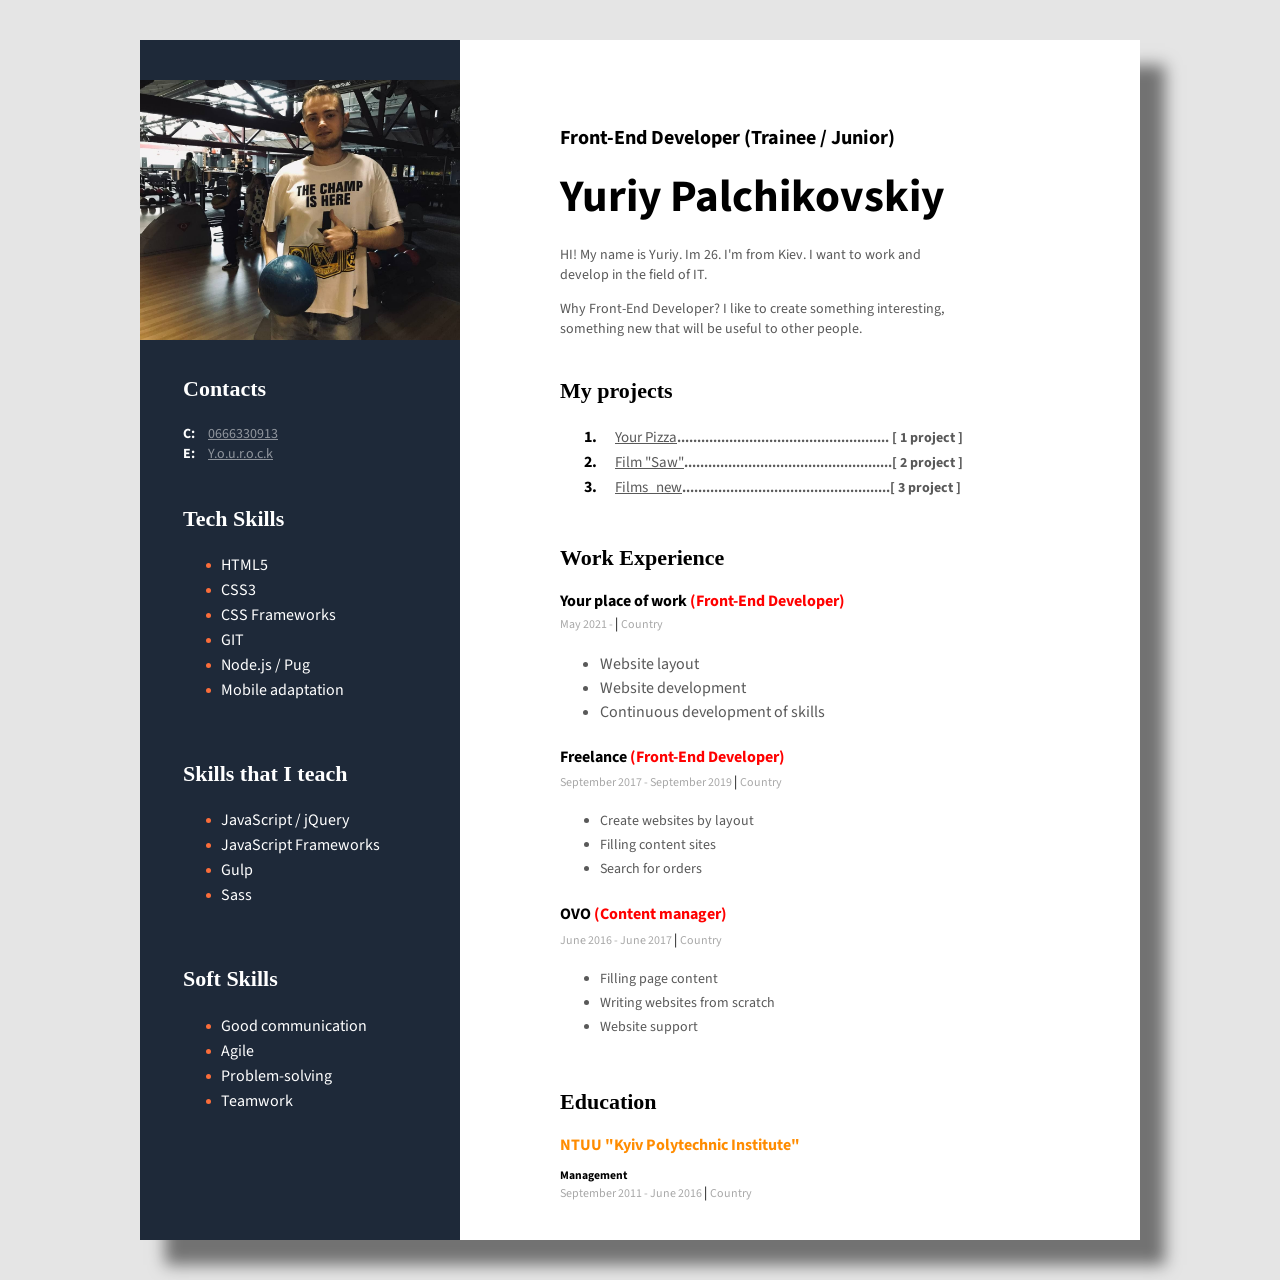
==== index.html @ d8e285d1 "my" ====
<!DOCTYPE html>
<html lang="en">
  <head>
    <meta charset="UTF-8">
    <meta http-equiv="X-UA-Compatible" content="IE=edge">
    <meta name="viewport" content="width=device-width, initial-scale=1.0">
    <title>My resume</title>
    <link rel="stylesheet" href="css/normalize (1).css">
    <link rel="stylesheet" href="css/style.css">
    <link href="https://fonts.googleapis.com/css2?family=Source+Sans+Pro:ital,wght@0,400;1,700&amp;display=swap" rel="stylesheet">
  </head>
  <body> 
    <div class="container"> 
      <aside class="aside">    <img class="foto" src="img/Avatar.jpg">
        <div class="skills1"> 
          <h3 class="info1">Contacts</h3>
          <div> <span class="c-e">C: </span><a class="tel" href="tel:+380666330913">0666330913</a></div>
          <div> <span class="c-e">E: </span><a class="tel" href="mailto:Y.o.u.r.o.c.k.Pal@gmail.com">Y.o.u.r.o.c.k</a></div>
        </div>
        <div class="skills"> 
          <h3 class="info">Tech Skills</h3>
          <ul class="skill">
            <li> <span class="skills">HTML5</span></li>
            <li> <span class="skills">CSS3</span></li>
            <li> <span class="skills">CSS Frameworks</span></li>
            <li> <span class="skills">GIT</span></li>
            <li> <span class="skills">Node.js / Pug</span></li>
            <li>    <span class="skills">Mobile adaptation</span></li>
          </ul>
        </div>
        <div class="skills"> 
          <h3 class="info">Skills that I teach</h3>
          <ul class="skill">
            <li> <span class="skills">JavaScript / jQuery</span></li>
            <li> <span class="skills">JavaScript Frameworks</span></li>
            <li> <span class="skills">Gulp</span></li>
            <li> <span class="skills">Sass</span></li>
          </ul>
        </div>
        <div class="skills"> 
          <h3 class="info">Soft Skills</h3>
          <ul class="skill">
            <li> <span class="skills">Good communication</span></li>
            <li> <span class="skills">Agile</span></li>
            <li> <span class="skills">Problem-solving</span></li>
            <li> <span class="skills">Teamwork</span></li>
          </ul>
        </div>
      </aside>
      <div class="content">
        <div class="xx">    
          <div class="about-me"> 
            <h2 class="profession">Front-End Developer (Trainee / Junior)</h2>
            <div class="name-foto"> 
              <h1 class="name">Yuriy Palchikovskiy</h1><img class="foto1" src="img/Yourock.jpg">
            </div>
            <p class="info">HI! My name is Yuriy. Im 26. I'm from Kiev. I want to work and develop in the field of IT.</p>
            <p class="info">Why Front-End Developer? I like to create something interesting, something new that will be useful to other people.</p>
          </div>
          <div class="projects">
            <h3 class="project">My projects</h3>
            <ol>
              <li class="strong">  <span class="projects-text"><a class="project1" href="https://yourock5.github.io/Your_pizza/">Your Pizza</a><span class="toch">.....................................................            </span><span class="none">[ 1 project ]</span></span></li>
              <li class="strong"> <span class="projects-text"><a class="project" href="https://yourock5.github.io/Saw/">Film "Saw"</a><span class="toch">....................................................</span><span class="none">[ 2 project ]</span></span></li>
              <li class="strong"> <span class="projects-text"><a class="project" href="https://yourock5.github.io/Films_new/">Films_new</a><span class="toch">....................................................</span><span class="none">[ 3 project ]</span></span></li>
            </ol>
          </div>
          <div class="work">  
            <h3 class="project">Work Experience    </h3>
            <div>
              <h4>Your place of work <span class="colortext">(Front-End Developer)</span></h4>
              <p class="mal">May 2021 -  <span class="strong"> | </span> Country</p>
              <ul class="work1">
                <li>Website layout</li>
                <li>Website development</li>
                <li>Continuous development of skills</li>
              </ul>
            </div>
            <div class="tesla"> 
              <h4>Freelance <span class="colortext">(Front-End Developer)</span></h4>
              <p class="mal">September 2017 - September 2019   <span class="strong"> | </span>   Country</p>
              <ul class="work1">
                <li>Create websites by layout</li>
                <li>Filling content sites</li>
                <li>Search for orders</li>
              </ul>
            </div>
            <div class="ovo">
              <h4>OVO <span class="colortext">(Content manager)</span></h4>
              <p class="mal">June 2016 - June 2017   <span class="strong"> | </span>   Country</p>
              <ul class="work1">
                <li>Filling page content</li>
                <li>Writing websites from scratch</li>
                <li>Website support</li>
              </ul>
            </div>
            <div class="education">
              <h3 class="project">Education</h3>
              <h4 class="univer">NTUU "Kyiv Polytechnic Institute"</h4>
              <h5>Management</h5>
              <p class="mal">September 2011 - June 2016   <span class="strong"> | </span>   Country</p>
            </div>
          </div>
        </div>
      </div>
    </div>
  </body>
</html>
---- css/normalize (1).css ----
/*! normalize.css v8.0.1 | MIT License | github.com/necolas/normalize.css */

/* Document
   ========================================================================== */

/**
 * 1. Correct the line height in all browsers.
 * 2. Prevent adjustments of font size after orientation changes in iOS.
 */

html {
  line-height: 1.15; /* 1 */
  -webkit-text-size-adjust: 100%; /* 2 */
}

/* Sections
   ========================================================================== */

/**
 * Remove the margin in all browsers.
 */

body {
  margin: 0;
}

/**
 * Render the `main` element consistently in IE.
 */

main {
  display: block;
}

/**
 * Correct the font size and margin on `h1` elements within `section` and
 * `article` contexts in Chrome, Firefox, and Safari.
 */

h1 {
  font-size: 2em;
  margin: 0.67em 0;
}

/* Grouping content
   ========================================================================== */

/**
 * 1. Add the correct box sizing in Firefox.
 * 2. Show the overflow in Edge and IE.
 */

hr {
  box-sizing: content-box; /* 1 */
  height: 0; /* 1 */
  overflow: visible; /* 2 */
}

/**
 * 1. Correct the inheritance and scaling of font size in all browsers.
 * 2. Correct the odd `em` font sizing in all browsers.
 */

pre {
  font-family: monospace, monospace; /* 1 */
  font-size: 1em; /* 2 */
}

/* Text-level semantics
   ========================================================================== */

/**
 * Remove the gray background on active links in IE 10.
 */

a {
  background-color: transparent;
}

/**
 * 1. Remove the bottom border in Chrome 57-
 * 2. Add the correct text decoration in Chrome, Edge, IE, Opera, and Safari.
 */

abbr[title] {
  border-bottom: none; /* 1 */
  text-decoration: underline; /* 2 */
  text-decoration: underline dotted; /* 2 */
}

/**
 * Add the correct font weight in Chrome, Edge, and Safari.
 */

b,
strong {
  font-weight: bolder;
}

/**
 * 1. Correct the inheritance and scaling of font size in all browsers.
 * 2. Correct the odd `em` font sizing in all browsers.
 */

code,
kbd,
samp {
  font-family: monospace, monospace; /* 1 */
  font-size: 1em; /* 2 */
}

/**
 * Add the correct font size in all browsers.
 */

small {
  font-size: 80%;
}

/**
 * Prevent `sub` and `sup` elements from affecting the line height in
 * all browsers.
 */

sub,
sup {
  font-size: 75%;
  line-height: 0;
  position: relative;
  vertical-align: baseline;
}

sub {
  bottom: -0.25em;
}

sup {
  top: -0.5em;
}

/* Embedded content
   ========================================================================== */

/**
 * Remove the border on images inside links in IE 10.
 */

img {
  border-style: none;
}

/* Forms
   ========================================================================== */

/**
 * 1. Change the font styles in all browsers.
 * 2. Remove the margin in Firefox and Safari.
 */

button,
input,
optgroup,
select,
textarea {
  font-family: inherit; /* 1 */
  font-size: 100%; /* 1 */
  line-height: 1.15; /* 1 */
  margin: 0; /* 2 */
}

/**
 * Show the overflow in IE.
 * 1. Show the overflow in Edge.
 */

button,
input { /* 1 */
  overflow: visible;
}

/**
 * Remove the inheritance of text transform in Edge, Firefox, and IE.
 * 1. Remove the inheritance of text transform in Firefox.
 */

button,
select { /* 1 */
  text-transform: none;
}

/**
 * Correct the inability to style clickable types in iOS and Safari.
 */

button,
[type="button"],
[type="reset"],
[type="submit"] {
  -webkit-appearance: button;
}

/**
 * Remove the inner border and padding in Firefox.
 */

button::-moz-focus-inner,
[type="button"]::-moz-focus-inner,
[type="reset"]::-moz-focus-inner,
[type="submit"]::-moz-focus-inner {
  border-style: none;
  padding: 0;
}

/**
 * Restore the focus styles unset by the previous rule.
 */

button:-moz-focusring,
[type="button"]:-moz-focusring,
[type="reset"]:-moz-focusring,
[type="submit"]:-moz-focusring {
  outline: 1px dotted ButtonText;
}

/**
 * Correct the padding in Firefox.
 */

fieldset {
  padding: 0.35em 0.75em 0.625em;
}

/**
 * 1. Correct the text wrapping in Edge and IE.
 * 2. Correct the color inheritance from `fieldset` elements in IE.
 * 3. Remove the padding so developers are not caught out when they zero out
 *    `fieldset` elements in all browsers.
 */

legend {
  box-sizing: border-box; /* 1 */
  color: inherit; /* 2 */
  display: table; /* 1 */
  max-width: 100%; /* 1 */
  padding: 0; /* 3 */
  white-space: normal; /* 1 */
}

/**
 * Add the correct vertical alignment in Chrome, Firefox, and Opera.
 */

progress {
  vertical-align: baseline;
}

/**
 * Remove the default vertical scrollbar in IE 10+.
 */

textarea {
  overflow: auto;
}

/**
 * 1. Add the correct box sizing in IE 10.
 * 2. Remove the padding in IE 10.
 */

[type="checkbox"],
[type="radio"] {
  box-sizing: border-box; /* 1 */
  padding: 0; /* 2 */
}

/**
 * Correct the cursor style of increment and decrement buttons in Chrome.
 */

[type="number"]::-webkit-inner-spin-button,
[type="number"]::-webkit-outer-spin-button {
  height: auto;
}

/**
 * 1. Correct the odd appearance in Chrome and Safari.
 * 2. Correct the outline style in Safari.
 */

[type="search"] {
  -webkit-appearance: textfield; /* 1 */
  outline-offset: -2px; /* 2 */
}

/**
 * Remove the inner padding in Chrome and Safari on macOS.
 */

[type="search"]::-webkit-search-decoration {
  -webkit-appearance: none;
}

/**
 * 1. Correct the inability to style clickable types in iOS and Safari.
 * 2. Change font properties to `inherit` in Safari.
 */

::-webkit-file-upload-button {
  -webkit-appearance: button; /* 1 */
  font: inherit; /* 2 */
}

/* Interactive
   ========================================================================== */

/*
 * Add the correct display in Edge, IE 10+, and Firefox.
 */

details {
  display: block;
}

/*
 * Add the correct display in all browsers.
 */

summary {
  display: list-item;
}

/* Misc
   ========================================================================== */

/**
 * Add the correct display in IE 10+.
 */

template {
  display: none;
}

/**
 * Add the correct display in IE 10.
 */

[hidden] {
  display: none;
}
---- css/style.css ----
body {
  font-family: 'Source Sans Pro', sans-serif;
  background: #E5E5E5;
}

.container {
  display: flex;
  flex-direction: row;
  width: 1000px;
  height: 1200px;
  background-color: #fff;
  margin: 40px auto;
  box-shadow: 25px 25px 15px rgba(0, 0, 0, 0.5);
}

.aside {
  background: #1E2939;
  width: 320px;
}

.foto {
  width: 320px;
  height: 260px;
  margin-top: 40px;
  object-fit: cover;
}

.skills,
.skills1 {
  color: white;
  padding: 10px;
  margin-left: 33px;
}

h3.info,
h3.info1 {
  font-size: 22px;
  font-family: Montserrat;
}

.c-e {
  font-weight: bold;
  font-size: 14px;
  line-height: 20px;
  margin-right: 10px;
}

a.tel {
  color: white;
  opacity: 0.5;
  font-size: 14px;
}

ul.skill {
  line-height: 25px;
  color: #FB6D3A;
}

span.skills {
  margin-left: -12px;
  color: #FFFFFF;
}


.content {padding: 70px 100px;}

.about-me {
  width: 400px;
  height: 230px;
}

h2.profession {
  font-size: 20px;
}

h1.name {
  font-size: 45px;
  line-height: 35px;
  font-weight: bold;
}

p.info {
  font-size: 14px;
  line-height: 20px;
  color: #595959;
}

.projects {
  font-size: 14px;
  line-height: 24px;
  color: #595959;
  margin-bottom: 45px;
}

h3.project {
  font-family: Montserrat;
  font-size: 22px;
  color: black;
}

li.strong {
  font-weight: bold;
  font-size: 16px;
  color: #000000;
}

.projects-text {
  font-size: 14px;
  line-height: 24px;
  color: #595959;
  margin-left: 15px;
}

a.project,
.project1 {
  font-weight: normal;
  font-size: 15px;
  line-height: 24px;
  color: #595959;
}

span.strong {
  font-size: 14px;
  line-height: 24px;
  color: #000000;
}

h4 {
  font-size: 16px;
  color: black;
}

span.colortext {
  color: #FF0000;
}

p.mal {
  font-size: 12px;
  color: #A8A8A8;
  margin-top: -20px;
}

ul.work1 {
  line-height: 24px;
  color: #595959;
}

.tesla {
  font-size: 14px;
  line-height: 24px;
  color: #595959;
}

.ovo {
  font-size: 14px;
  line-height: 24px;
  color: #595959;
}

.education {
  font-size: 14px;
  margin-top: 50px;
}

h4.univer {
  font-size: 16px;
  color: #FF8C00;
  margin-bottom: -5px;
}

.foto1 {display: none;}



@media (max-width: 1100px) {
  .container {width: 80%;}

  .content {margin: 40px auto;
     padding: 10px;}

  .aside {width: 260px;}

  .foto {width: 260px;
    height: 200px;}

  .toch {display: none;}

  .strong1 {margin-left:16px;}

  a.project {margin-right: 45px;}
  a.project1 {margin-right: 50px;}
}


@media (max-width: 820px) {
  .container {
   flex-direction:column-reverse;
    width: 70%;
    height: 100%;
    box-shadow: 1px 1px 30px 4px rgba(0, 0, 0, 1);
  }

  .content {width: 90%;
    margin: auto;
    padding: 30px 0 0 20px;}

   .name-foto {
    display: flex;
    justify-content: space-around;
    flex-wrap: wrap;
    }

  span.skills, a.tel, .skills, .skills1 {
    color: black;}

  .foto1 {
    display: initial;
    object-fit: cover;
    width: 100px;
    height: 100px;
    border-radius: 50%;
  }

  h2.profession {
    font-size: 18px;
  }

  h1.name {font-size: 28px;
    width: 64%;}

  .about-me {width: 90%;
    height: auto;}

  .foto {display: none;}

div.work {width: 90%;}

 .aside {
   width: 60%;
   display:flex;
   flex-direction:column;
   margin: 40px auto;
   border-radius: 1%;
   background-color: #fff;
   box-shadow: 1px 1px 20px 1px rgba(0, 0, 0, 0.5);
 }

  .c-e, h3.info1 {margin-left: 1px;}
  .skills1 {order: 1;}

  .skills, .skills1 {margin :auto;
   width: 90%;}
 

  h3.info, h3.info1 {font-size: 18px;}
}

@media (max-width: 620px) {
 .skills, .skills1 {font-size: 12px;}
}


@media (max-width: 571px) {
 h1.name {width: auto; 
text-align: center;}

   .foto1 { width: 130px;
    height: 130px;
    margin: 0 auto;}
}


@media (max-width: 459px) {
.projects {margin-top: 45px;}
.projects-text {margin-left: 1px;}

.none {display: none;}
}

@media (max-width: 400px) {
  .skills, .skills1 {font-size: 11px;}
  ul.skill {margin-left: -30px;}
}
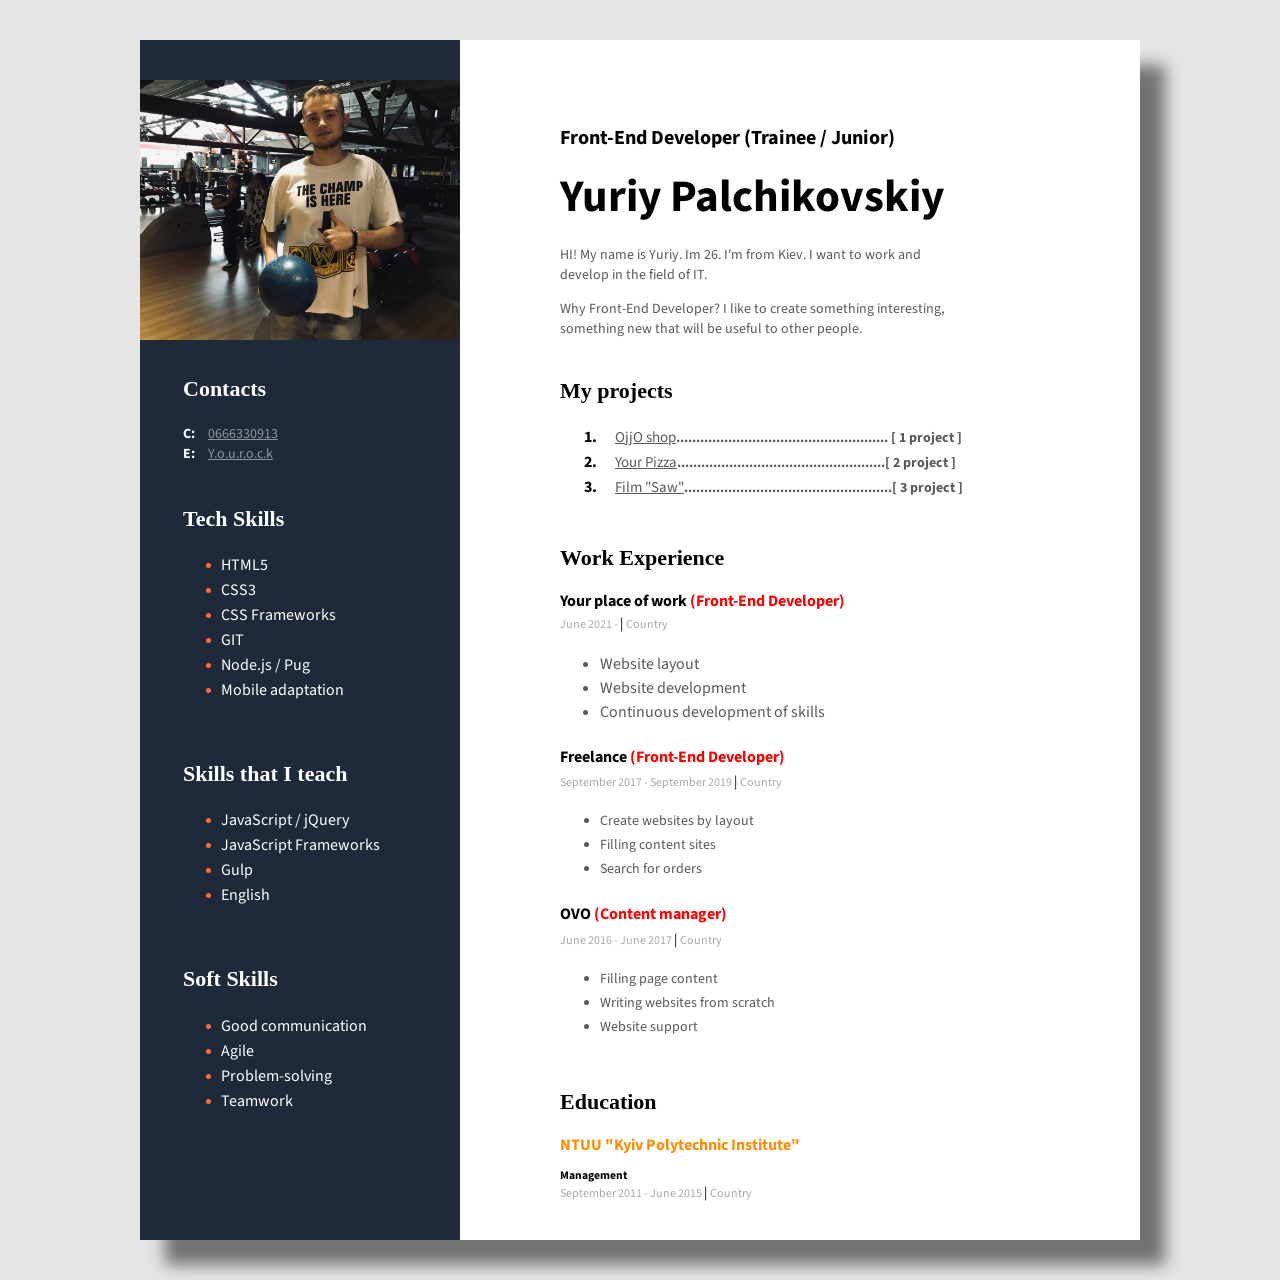
==== commit 2bddd141: "new" ====
--- a/index.html
+++ b/index.html
@@ -34,7 +34,7 @@
             <li> <span class="skills">JavaScript / jQuery</span></li>
             <li> <span class="skills">JavaScript Frameworks</span></li>
             <li> <span class="skills">Gulp</span></li>
-            <li> <span class="skills">Sass</span></li>
+            <li> <span class="skills">English</span></li>
           </ul>
         </div>
         <div class="skills"> 
@@ -60,16 +60,16 @@
           <div class="projects">
             <h3 class="project">My projects</h3>
             <ol>
-              <li class="strong">  <span class="projects-text"><a class="project1" href="https://yourock5.github.io/Your_pizza/">Your Pizza</a><span class="toch">.....................................................            </span><span class="none">[ 1 project ]</span></span></li>
-              <li class="strong"> <span class="projects-text"><a class="project" href="https://yourock5.github.io/Saw/">Film "Saw"</a><span class="toch">....................................................</span><span class="none">[ 2 project ]</span></span></li>
-              <li class="strong"> <span class="projects-text"><a class="project" href="https://yourock5.github.io/Films_new/">Films_new</a><span class="toch">....................................................</span><span class="none">[ 3 project ]</span></span></li>
+              <li class="strong">  <span class="projects-text"><a class="project1" href="https://yourock5.github.io/OjjO/">OjjO shop</a><span class="toch">.....................................................            </span><span class="none">[ 1 project ]</span></span></li>
+              <li class="strong"> <span class="projects-text"><a class="project" href="https://yourock5.github.io/Your_pizza/">Your Pizza</a><span class="toch">....................................................</span><span class="none">[ 2 project ]</span></span></li>
+              <li class="strong"> <span class="projects-text"><a class="project" href="https://yourock5.github.io/Saw/">Film "Saw"</a><span class="toch">....................................................</span><span class="none">[ 3 project ]</span></span></li>
             </ol>
           </div>
           <div class="work">  
             <h3 class="project">Work Experience    </h3>
             <div>
               <h4>Your place of work <span class="colortext">(Front-End Developer)</span></h4>
-              <p class="mal">May 2021 -  <span class="strong"> | </span> Country</p>
+              <p class="mal">June 2021 -  <span class="strong"> | </span> Country</p>
               <ul class="work1">
                 <li>Website layout</li>
                 <li>Website development</li>
@@ -98,7 +98,7 @@
               <h3 class="project">Education</h3>
               <h4 class="univer">NTUU "Kyiv Polytechnic Institute"</h4>
               <h5>Management</h5>
-              <p class="mal">September 2011 - June 2016   <span class="strong"> | </span>   Country</p>
+              <p class="mal">September 2011 - June 2015   <span class="strong"> | </span>   Country</p>
             </div>
           </div>
         </div>
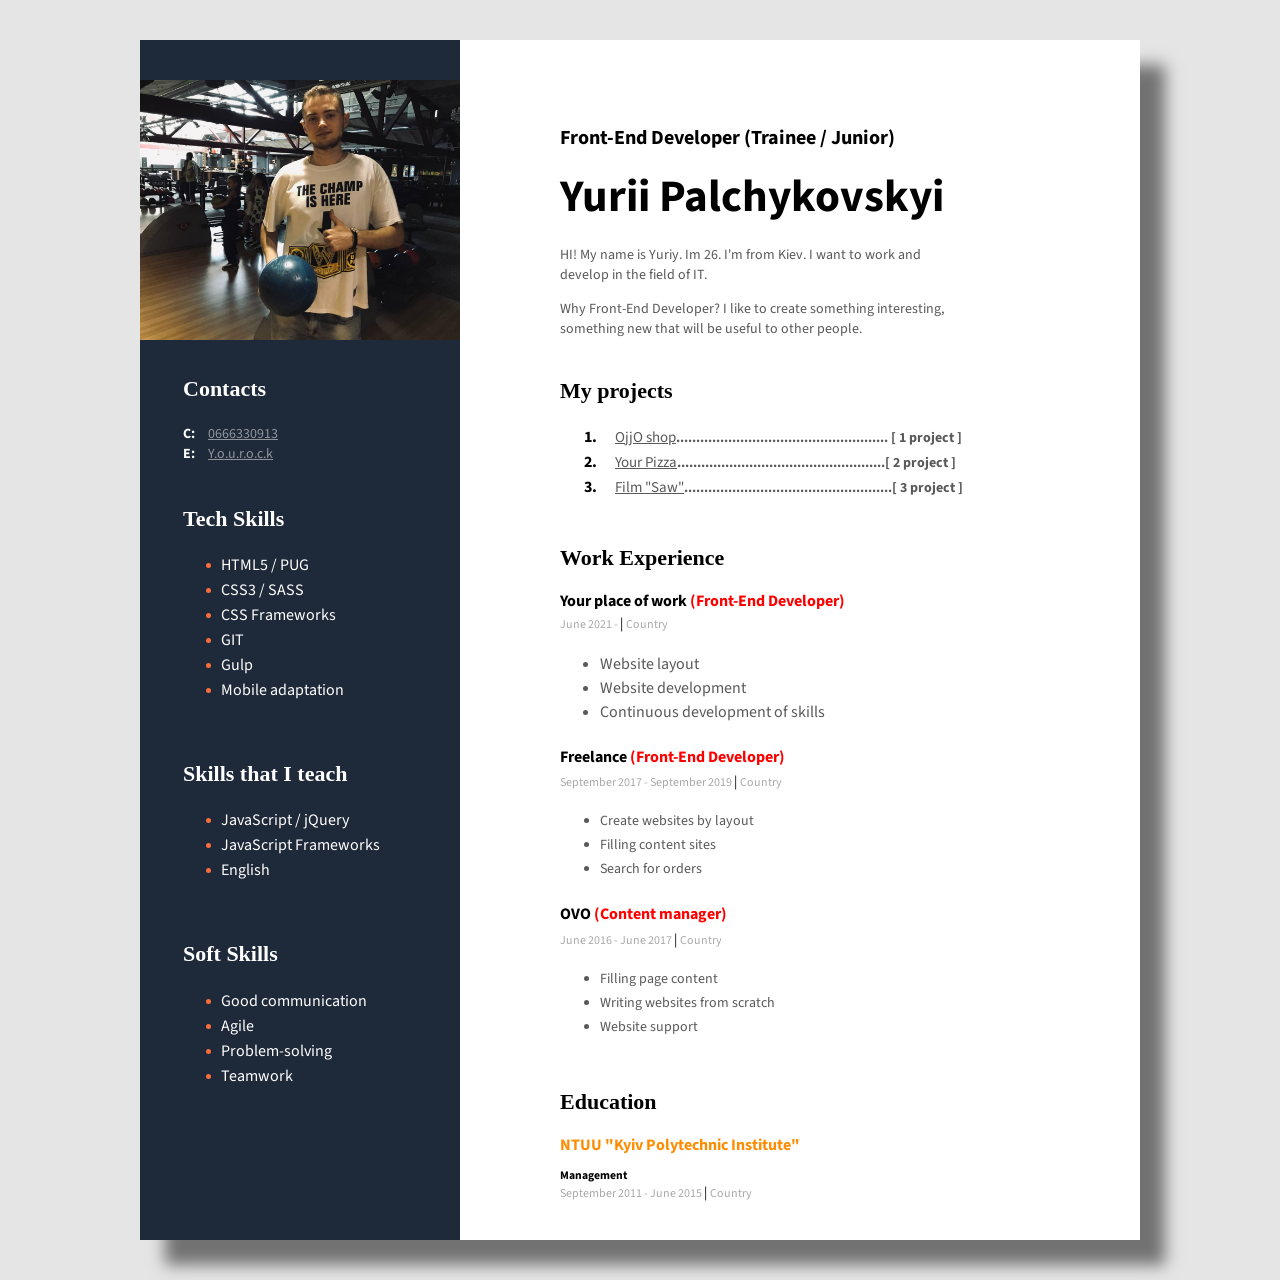
==== commit 1ecefd15: "n" ====
--- a/index.html
+++ b/index.html
@@ -20,11 +20,11 @@
         <div class="skills"> 
           <h3 class="info">Tech Skills</h3>
           <ul class="skill">
-            <li> <span class="skills">HTML5</span></li>
-            <li> <span class="skills">CSS3</span></li>
+            <li> <span class="skills">HTML5 / PUG</span></li>
+            <li> <span class="skills">CSS3 / SASS</span></li>
             <li> <span class="skills">CSS Frameworks</span></li>
             <li> <span class="skills">GIT</span></li>
-            <li> <span class="skills">Node.js / Pug</span></li>
+            <li> <span class="skills">Gulp</span></li>
             <li>    <span class="skills">Mobile adaptation</span></li>
           </ul>
         </div>
@@ -33,7 +33,6 @@
           <ul class="skill">
             <li> <span class="skills">JavaScript / jQuery</span></li>
             <li> <span class="skills">JavaScript Frameworks</span></li>
-            <li> <span class="skills">Gulp</span></li>
             <li> <span class="skills">English</span></li>
           </ul>
         </div>
@@ -52,7 +51,7 @@
           <div class="about-me"> 
             <h2 class="profession">Front-End Developer (Trainee / Junior)</h2>
             <div class="name-foto"> 
-              <h1 class="name">Yuriy Palchikovskiy</h1><img class="foto1" src="img/Yourock.jpg">
+              <h1 class="name">Yurii Palchykovskyi</h1><img class="foto1" src="img/Yourock.jpg">
             </div>
             <p class="info">HI! My name is Yuriy. Im 26. I'm from Kiev. I want to work and develop in the field of IT.</p>
             <p class="info">Why Front-End Developer? I like to create something interesting, something new that will be useful to other people.</p>
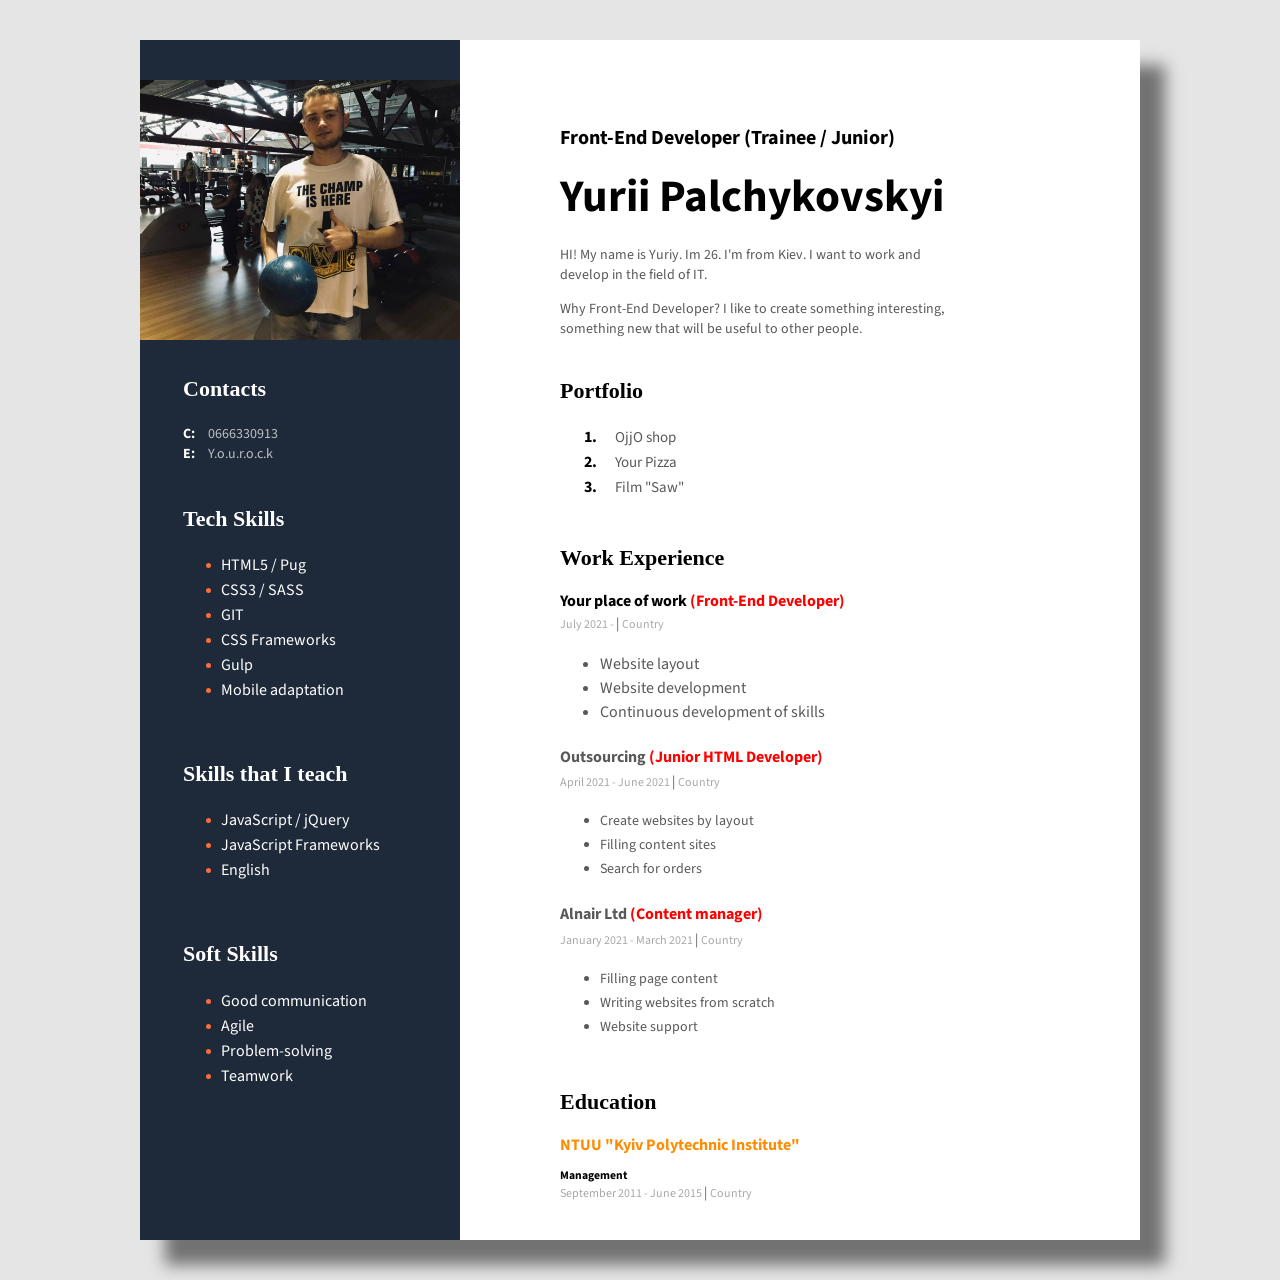
==== commit c5ca56bb: "new" ====
--- a/index.html
+++ b/index.html
@@ -6,12 +6,12 @@
     <meta name="viewport" content="width=device-width, initial-scale=1.0">
     <title>My resume</title>
     <link rel="stylesheet" href="css/normalize (1).css">
-    <link rel="stylesheet" href="css/style.css">
+    <link rel="stylesheet" href="style.css">
     <link href="https://fonts.googleapis.com/css2?family=Source+Sans+Pro:ital,wght@0,400;1,700&amp;display=swap" rel="stylesheet">
   </head>
   <body> 
     <div class="container"> 
-      <aside class="aside">    <img class="foto" src="img/Avatar.jpg">
+      <aside>    <img class="foto" src="img/Avatar.jpg">
         <div class="skills1"> 
           <h3 class="info1">Contacts</h3>
           <div> <span class="c-e">C: </span><a class="tel" href="tel:+380666330913">0666330913</a></div>
@@ -20,10 +20,10 @@
         <div class="skills"> 
           <h3 class="info">Tech Skills</h3>
           <ul class="skill">
-            <li> <span class="skills">HTML5 / PUG</span></li>
+            <li> <span class="skills">HTML5 / Pug</span></li>
             <li> <span class="skills">CSS3 / SASS</span></li>
+            <li> <span class="skills">GIT</span></li>
             <li> <span class="skills">CSS Frameworks</span></li>
-            <li> <span class="skills">GIT</span></li>
             <li> <span class="skills">Gulp</span></li>
             <li>    <span class="skills">Mobile adaptation</span></li>
           </ul>
@@ -57,18 +57,18 @@
             <p class="info">Why Front-End Developer? I like to create something interesting, something new that will be useful to other people.</p>
           </div>
           <div class="projects">
-            <h3 class="project">My projects</h3>
+            <h3 class="project">Portfolio</h3>
             <ol>
-              <li class="strong">  <span class="projects-text"><a class="project1" href="https://yourock5.github.io/OjjO/">OjjO shop</a><span class="toch">.....................................................            </span><span class="none">[ 1 project ]</span></span></li>
-              <li class="strong"> <span class="projects-text"><a class="project" href="https://yourock5.github.io/Your_pizza/">Your Pizza</a><span class="toch">....................................................</span><span class="none">[ 2 project ]</span></span></li>
-              <li class="strong"> <span class="projects-text"><a class="project" href="https://yourock5.github.io/Saw/">Film "Saw"</a><span class="toch">....................................................</span><span class="none">[ 3 project ]</span></span></li>
+              <li class="strong">  <span class="projects-text"><a class="project1" href="https://yourock5.github.io/OjjO/">OjjO shop</a></span></li>
+              <li class="strong"> <span class="projects-text"><a class="project" href="https://yourock5.github.io/Your_pizza/">Your Pizza</a></span></li>
+              <li class="strong"> <span class="projects-text"><a class="project" href="https://yourock5.github.io/Saw/">Film "Saw"</a></span></li>
             </ol>
           </div>
           <div class="work">  
             <h3 class="project">Work Experience    </h3>
             <div>
               <h4>Your place of work <span class="colortext">(Front-End Developer)</span></h4>
-              <p class="mal">June 2021 -  <span class="strong"> | </span> Country</p>
+              <p class="mal">July 2021 -  <span class="strong"> | </span> Country</p>
               <ul class="work1">
                 <li>Website layout</li>
                 <li>Website development</li>
@@ -76,8 +76,8 @@
               </ul>
             </div>
             <div class="tesla"> 
-              <h4>Freelance <span class="colortext">(Front-End Developer)</span></h4>
-              <p class="mal">September 2017 - September 2019   <span class="strong"> | </span>   Country</p>
+              <h4>Outsourcing <span class="colortext">(Junior HTML Developer)</span></h4>
+              <p class="mal">April 2021 - June 2021   <span class="strong"> | </span>   Country</p>
               <ul class="work1">
                 <li>Create websites by layout</li>
                 <li>Filling content sites</li>
@@ -85,8 +85,8 @@
               </ul>
             </div>
             <div class="ovo">
-              <h4>OVO <span class="colortext">(Content manager)</span></h4>
-              <p class="mal">June 2016 - June 2017   <span class="strong"> | </span>   Country</p>
+              <h4>Alnair Ltd <span class="colortext">(Content manager)</span></h4>
+              <p class="mal">January 2021 - March 2021   <span class="strong"> | </span>   Country</p>
               <ul class="work1">
                 <li>Filling page content</li>
                 <li>Writing websites from scratch</li>
--- a/style.css
+++ b/style.css
@@ -0,0 +1,310 @@
+body {
+  font-family: "Source Sans Pro", sans-serif;
+  background-color: #E5E5E5;
+}
+
+a {
+  text-decoration: none;
+}
+
+.container {
+  background-color: #fff;
+  width: 1000px;
+  height: 1200px;
+  margin: 40px auto;
+  display: flex;
+  flex-direction: row;
+  box-shadow: 25px 25px 15px rgba(0, 0, 0, 0.5);
+}
+
+aside {
+  background-color: #1E2939;
+  width: 320px;
+}
+
+.foto {
+  width: 320px;
+  height: 260px;
+  margin-top: 40px;
+  object-fit: cover;
+}
+
+.skills, .skills1 {
+  margin-left: 33px;
+  color: white;
+  padding: 10px;
+}
+
+h3.info, h3.info1, h3.project {
+  font-size: 22px;
+  font-family: Montserrat;
+}
+
+h3.project {
+  color: #000;
+}
+
+.c-e {
+  font-weight: bold;
+  font-size: 14px;
+  line-height: 20px;
+  margin-right: 10px;
+}
+
+a.tel {
+  color: white;
+  opacity: 0.7;
+  font-size: 14px;
+  transition-duration: 0.8s;
+}
+a.tel:hover {
+  color: #FF0000;
+}
+
+ul.skill {
+  line-height: 25px;
+  color: #FB6D3A;
+}
+
+span.skills {
+  margin-left: -12px;
+  color: #FFFFFF;
+}
+
+.content {
+  padding: 70px 100px;
+}
+
+.about-me {
+  width: 400px;
+  height: 230px;
+}
+
+h2.profession {
+  font-size: 20px;
+}
+
+h1.name {
+  font-size: 45px;
+  line-height: 35px;
+  font-weight: bold;
+}
+
+p.info {
+  font-size: 14px;
+  line-height: 20px;
+  color: #595959;
+}
+
+.projects {
+  font-size: 14px;
+  line-height: 24px;
+  color: #595959;
+  margin-bottom: 45px;
+}
+
+li.strong {
+  font-weight: bold;
+  font-size: 16px;
+  color: #000;
+}
+
+.projects-text {
+  font-size: 14px;
+  line-height: 24px;
+  color: #595959;
+  margin-left: 15px;
+}
+
+a.project, .project1 {
+  font-weight: normal;
+  font-size: 15px;
+  line-height: 24px;
+  color: #595959;
+  transition-duration: 0.8s;
+}
+a.project:hover, .project1:hover {
+  color: #FF8C00;
+}
+
+span.strong {
+  color: #000000;
+}
+
+h4 {
+  font-size: 16px;
+}
+
+span.colortext {
+  color: #FF0000;
+}
+
+p.mal {
+  font-size: 12px;
+  color: #A8A8A8;
+  margin-top: -20px;
+}
+
+ul.work1 {
+  line-height: 24px;
+  color: #595959;
+}
+
+.tesla, .ovo, span.strong {
+  font-size: 14px;
+  line-height: 24px;
+  color: #595959;
+}
+
+.education {
+  font-size: 14px;
+  margin-top: 50px;
+}
+
+h4.univer {
+  font-size: 16px;
+  color: #FF8C00;
+  margin-bottom: -5px;
+}
+
+.foto1 {
+  display: none;
+}
+
+@media (max-width: 1100px) {
+  .container {
+    width: 80%;
+  }
+
+  .content {
+    margin: 40px auto;
+    padding: 10px;
+  }
+
+  aside {
+    width: 260px;
+  }
+
+  .foto {
+    width: 260px;
+    height: 200px;
+  }
+}
+@media (max-width: 820px) {
+  .container {
+    flex-direction: column-reverse;
+    width: 70%;
+    height: 100%;
+    box-shadow: 1px 1px 30px 4px black;
+  }
+
+  .content {
+    width: 90%;
+    margin: auto;
+    padding: 30px 0 0 20px;
+  }
+
+  .name-foto {
+    display: flex;
+    justify-content: space-around;
+    flex-wrap: wrap;
+  }
+
+  span.skills, a.tel, .skills, .skills1 {
+    color: black;
+  }
+
+  .foto1 {
+    display: initial;
+    object-fit: cover;
+    width: 100px;
+    height: 100px;
+    border-radius: 50%;
+  }
+
+  h2.profession {
+    font-size: 18px;
+  }
+
+  h1.name {
+    font-size: 28px;
+    width: 64%;
+  }
+
+  .about-me {
+    width: 90%;
+    height: auto;
+  }
+
+  .foto {
+    display: none;
+  }
+
+  div.work {
+    width: 90%;
+  }
+
+  aside {
+    width: 60%;
+    display: flex;
+    flex-direction: column;
+    margin: 40px auto;
+    border-radius: 1%;
+    background-color: #fff;
+    box-shadow: 1px 1px 20px 1px rgba(0, 0, 0, 0.5);
+  }
+
+  .c-e {
+    margin-left: 20px;
+  }
+
+  .skills1 {
+    order: 1;
+  }
+
+  .skills, .skills1 {
+    margin: auto;
+    width: 90%;
+  }
+
+  h3.info, h3.info1 {
+    font-size: 18px;
+  }
+}
+@media (max-width: 620px) {
+  skills, .skills1 {
+    font-size: 12px;
+  }
+}
+@media (max-width: 571px) {
+  h1.name {
+    width: auto;
+    text-align: center;
+  }
+
+  .foto1 {
+    width: 130px;
+    height: 130px;
+    margin: 0 auto;
+  }
+}
+@media (max-width: 459px) {
+  .projects {
+    margin-top: 45px;
+  }
+
+  .projects-text {
+    margin-left: 1px;
+  }
+}
+@media (max-width: 400px) {
+  .skills, .skills1 {
+    font-size: 11px;
+  }
+
+  ul.skill {
+    margin-left: -30px;
+  }
+}
+
+/*# sourceMappingURL=style.css.map */
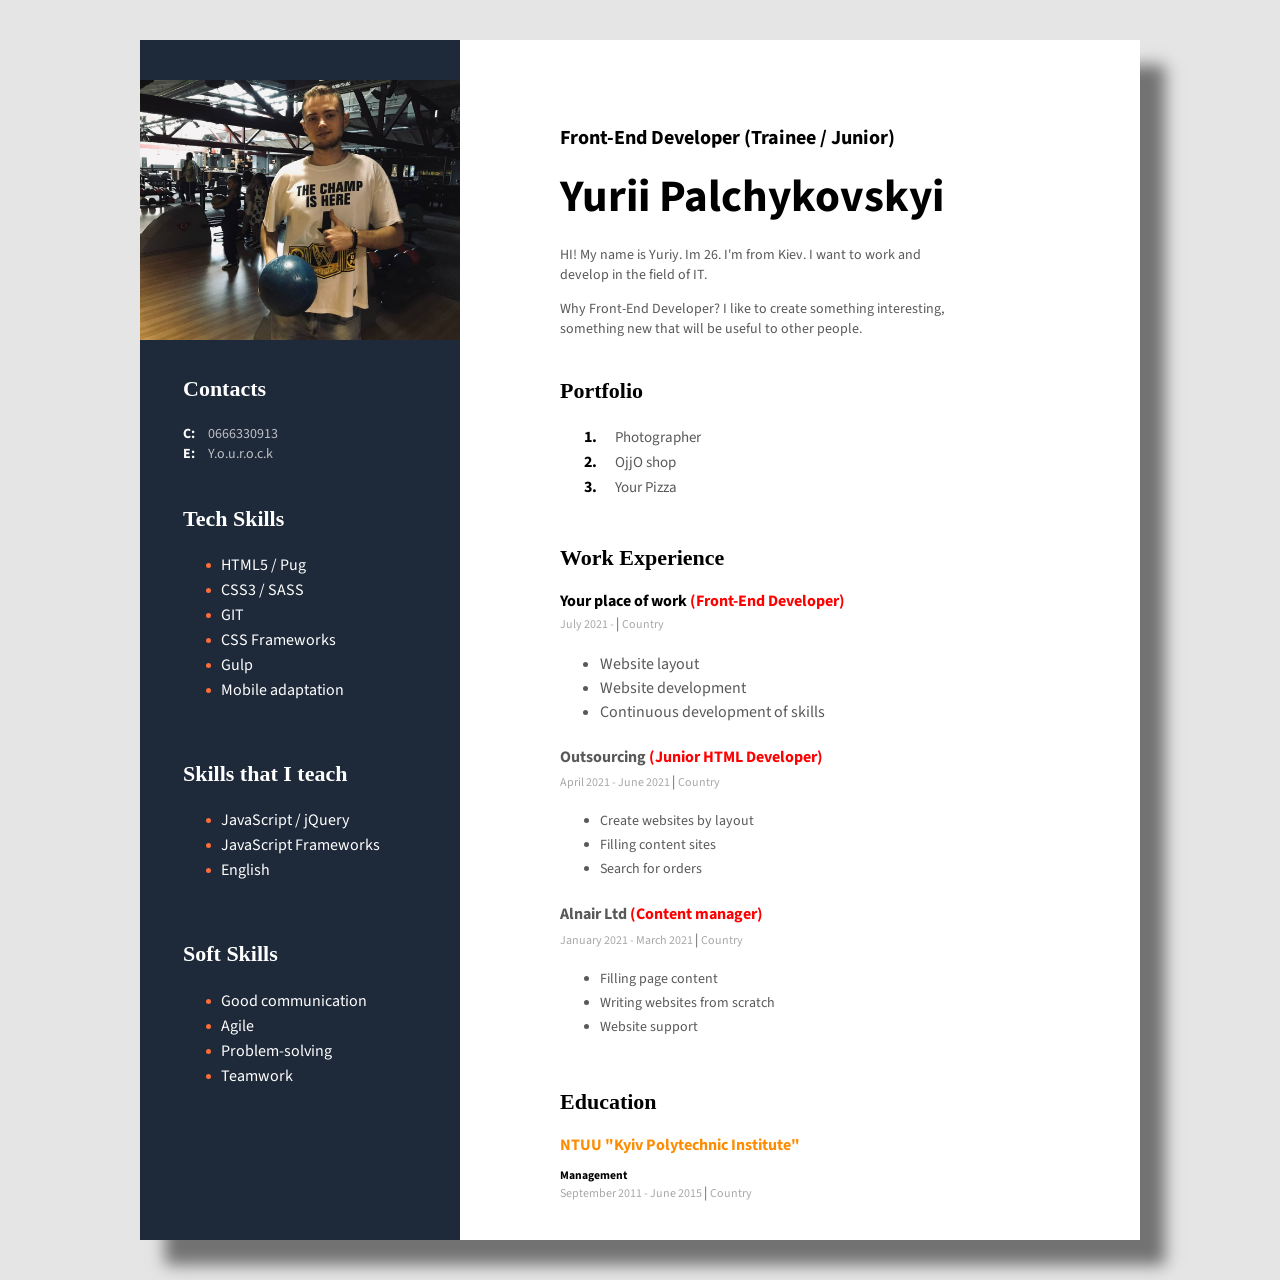
==== commit bb4cc12a: "new_res" ====
--- a/index.html
+++ b/index.html
@@ -59,9 +59,9 @@
           <div class="projects">
             <h3 class="project">Portfolio</h3>
             <ol>
+              <li class="strong"> <span class="projects-text"><a class="project" href="https://yourock5.github.io/Photographer/">Photographer</a></span></li>
               <li class="strong">  <span class="projects-text"><a class="project1" href="https://yourock5.github.io/OjjO/">OjjO shop</a></span></li>
               <li class="strong"> <span class="projects-text"><a class="project" href="https://yourock5.github.io/Your_pizza/">Your Pizza</a></span></li>
-              <li class="strong"> <span class="projects-text"><a class="project" href="https://yourock5.github.io/Saw/">Film "Saw"</a></span></li>
             </ol>
           </div>
           <div class="work">  
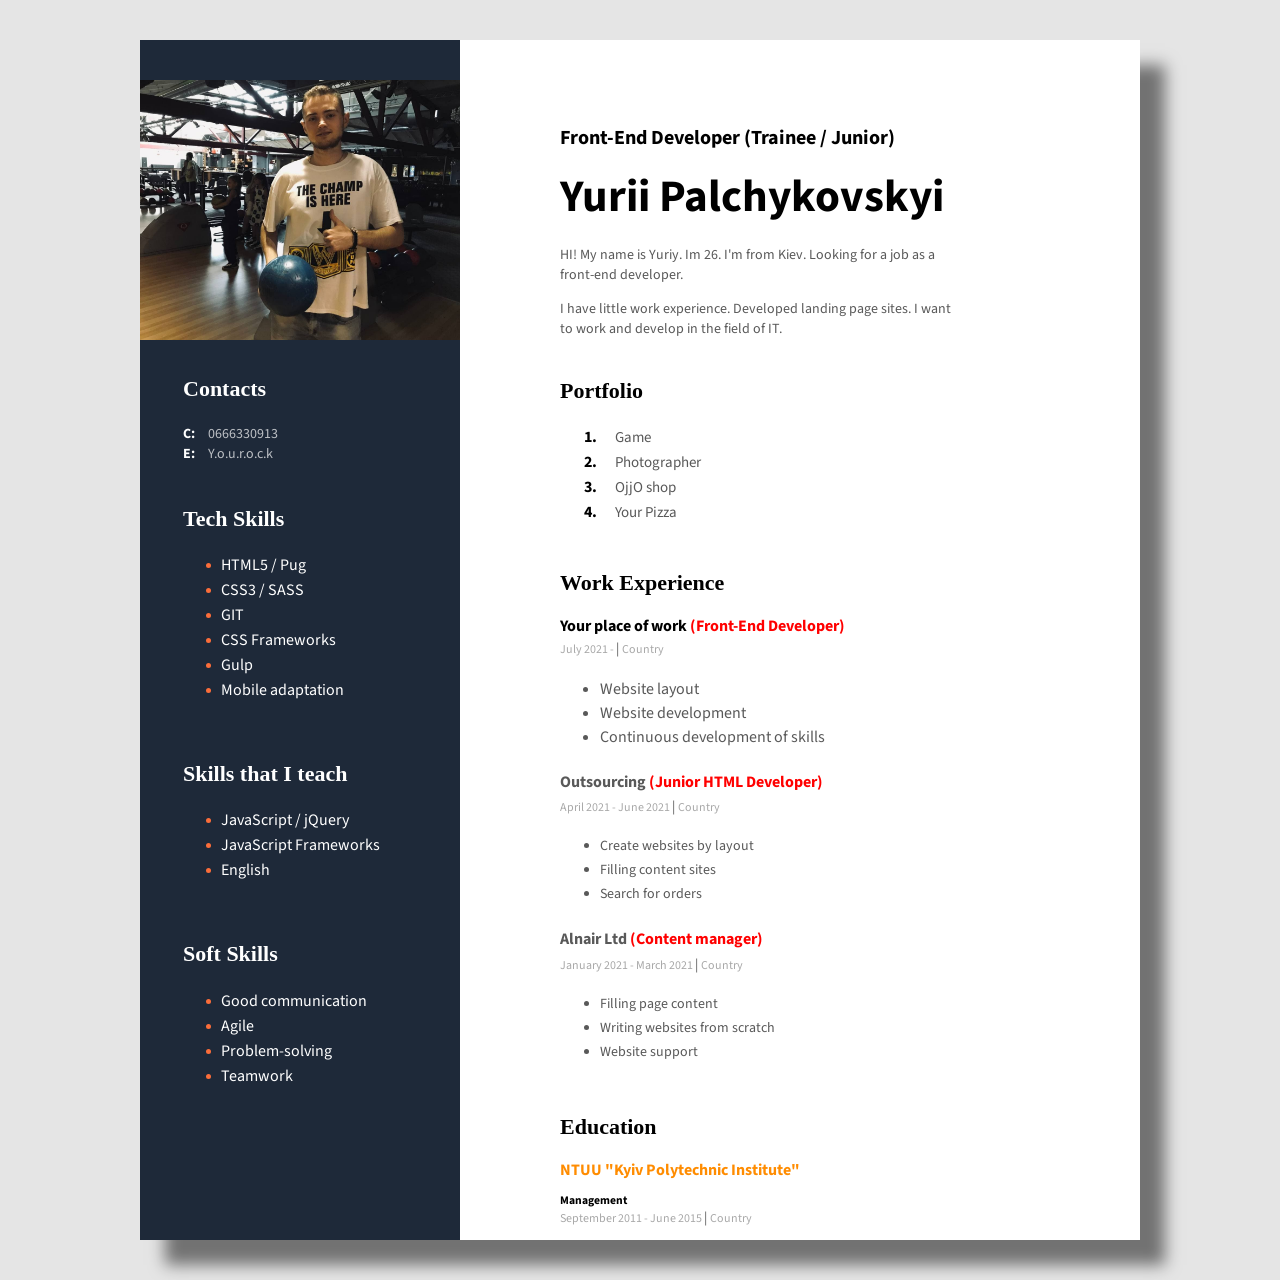
==== commit af290215: "new" ====
--- a/index.html
+++ b/index.html
@@ -53,12 +53,13 @@
             <div class="name-foto"> 
               <h1 class="name">Yurii Palchykovskyi</h1><img class="foto1" src="img/Yourock.jpg">
             </div>
-            <p class="info">HI! My name is Yuriy. Im 26. I'm from Kiev. I want to work and develop in the field of IT.</p>
-            <p class="info">Why Front-End Developer? I like to create something interesting, something new that will be useful to other people.</p>
+            <p class="info">HI! My name is Yuriy. Im 26. I'm from Kiev. Looking for a job as a front-end developer.</p>
+            <p class="info">I have little work experience. Developed landing page sites. I want to work and develop in the field of IT.</p>
           </div>
           <div class="projects">
             <h3 class="project">Portfolio</h3>
             <ol>
+              <li class="strong"> <span class="projects-text"><a class="project" href="https://yourock5.github.io/Game/">Game</a></span></li>
               <li class="strong"> <span class="projects-text"><a class="project" href="https://yourock5.github.io/Photographer/">Photographer</a></span></li>
               <li class="strong">  <span class="projects-text"><a class="project1" href="https://yourock5.github.io/OjjO/">OjjO shop</a></span></li>
               <li class="strong"> <span class="projects-text"><a class="project" href="https://yourock5.github.io/Your_pizza/">Your Pizza</a></span></li>
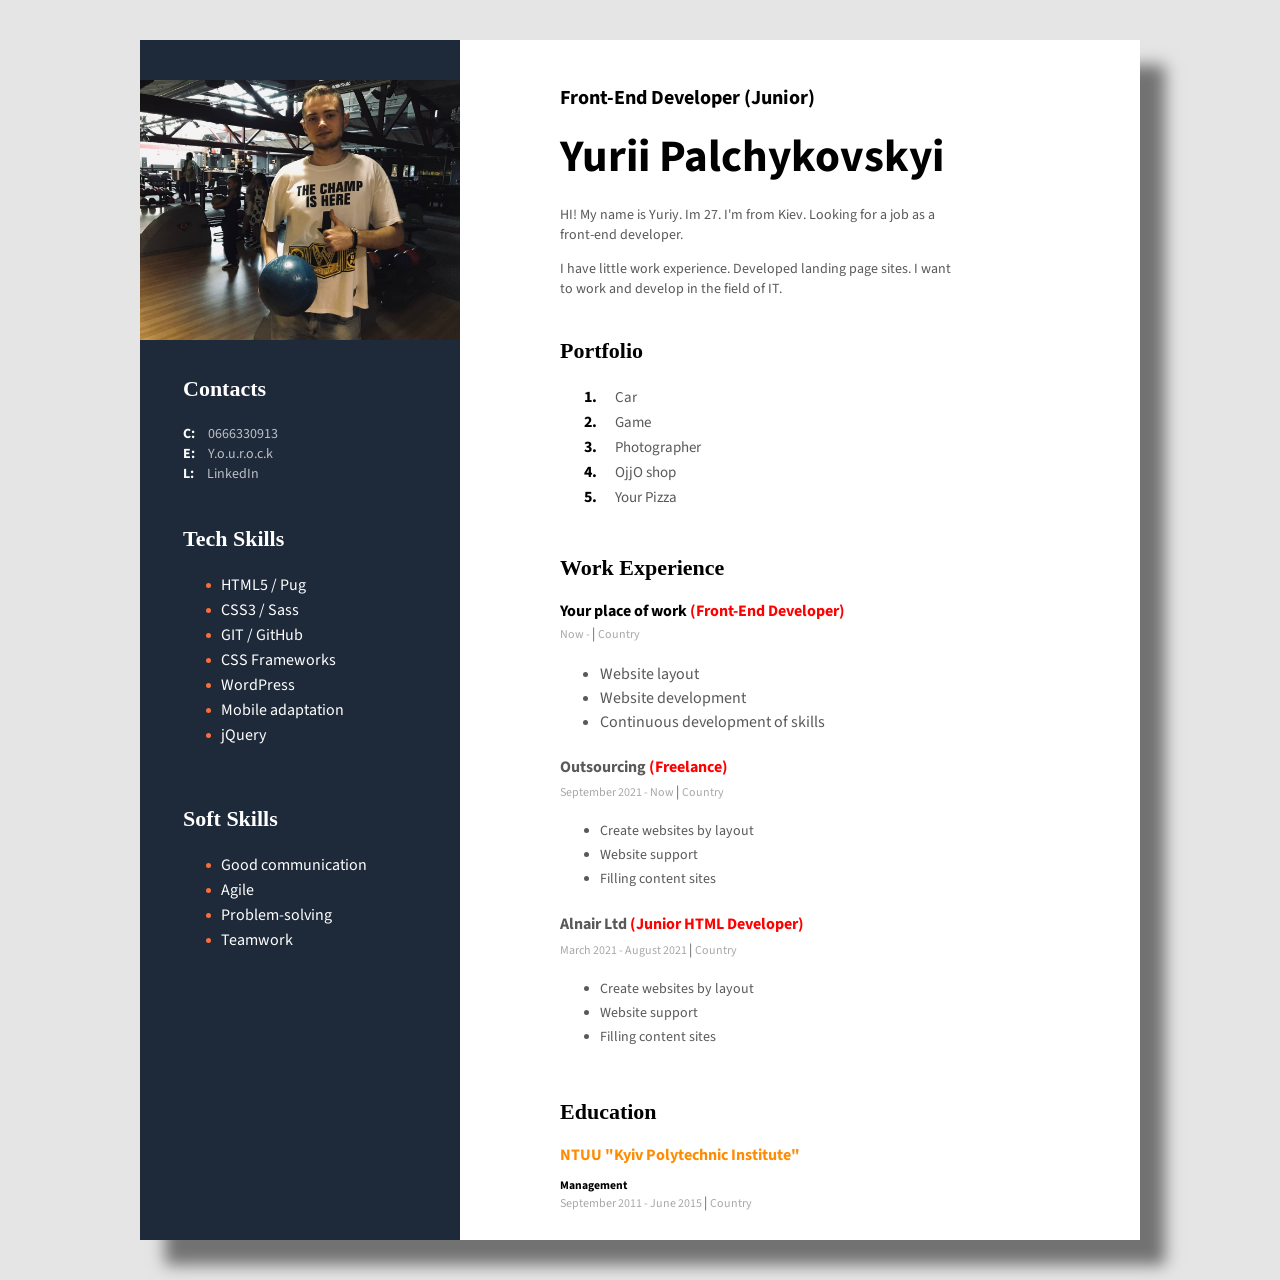
==== commit 298a6891: "5" ====
--- a/index.html
+++ b/index.html
@@ -4,7 +4,7 @@
     <meta charset="UTF-8">
     <meta http-equiv="X-UA-Compatible" content="IE=edge">
     <meta name="viewport" content="width=device-width, initial-scale=1.0">
-    <title>My resume</title>
+    <title>mycv</title>
     <link rel="stylesheet" href="css/normalize (1).css">
     <link rel="stylesheet" href="style.css">
     <link href="https://fonts.googleapis.com/css2?family=Source+Sans+Pro:ital,wght@0,400;1,700&amp;display=swap" rel="stylesheet">
@@ -15,25 +15,19 @@
         <div class="skills1"> 
           <h3 class="info1">Contacts</h3>
           <div> <span class="c-e">C: </span><a class="tel" href="tel:+380666330913">0666330913</a></div>
-          <div> <span class="c-e">E: </span><a class="tel" href="mailto:Y.o.u.r.o.c.k.Pal@gmail.com">Y.o.u.r.o.c.k</a></div>
+          <div> <span class="c-e">E: </span><a class="tel" href="mailto:yuriipalchykovskyi@gmail.com">Y.o.u.r.o.c.k</a></div>
+          <div> <span class="c-e">L: </span><a class="tel" href="https://www.linkedin.com/in/youriy/">LinkedIn</a></div>
         </div>
         <div class="skills"> 
           <h3 class="info">Tech Skills</h3>
           <ul class="skill">
             <li> <span class="skills">HTML5 / Pug</span></li>
-            <li> <span class="skills">CSS3 / SASS</span></li>
-            <li> <span class="skills">GIT</span></li>
+            <li> <span class="skills">CSS3 / Sass</span></li>
+            <li> <span class="skills">GIT / GitHub</span></li>
             <li> <span class="skills">CSS Frameworks</span></li>
-            <li> <span class="skills">Gulp</span></li>
+            <li> <span class="skills">WordPress</span></li>
             <li>    <span class="skills">Mobile adaptation</span></li>
-          </ul>
-        </div>
-        <div class="skills"> 
-          <h3 class="info">Skills that I teach</h3>
-          <ul class="skill">
-            <li> <span class="skills">JavaScript / jQuery</span></li>
-            <li> <span class="skills">JavaScript Frameworks</span></li>
-            <li> <span class="skills">English</span></li>
+            <li>    <span class="skills">jQuery</span></li>
           </ul>
         </div>
         <div class="skills"> 
@@ -49,16 +43,17 @@
       <div class="content">
         <div class="xx">    
           <div class="about-me"> 
-            <h2 class="profession">Front-End Developer (Trainee / Junior)</h2>
+            <h2 class="profession">Front-End Developer (Junior)</h2>
             <div class="name-foto"> 
               <h1 class="name">Yurii Palchykovskyi</h1><img class="foto1" src="img/Yourock.jpg">
             </div>
-            <p class="info">HI! My name is Yuriy. Im 26. I'm from Kiev. Looking for a job as a front-end developer.</p>
+            <p class="info">HI! My name is Yuriy. Im 27. I'm from Kiev. Looking for a job as a front-end developer.</p>
             <p class="info">I have little work experience. Developed landing page sites. I want to work and develop in the field of IT.</p>
           </div>
           <div class="projects">
             <h3 class="project">Portfolio</h3>
             <ol>
+              <li class="strong"> <span class="projects-text"><a class="project" href="https://yourock5.github.io/car/">Car</a></span></li>
               <li class="strong"> <span class="projects-text"><a class="project" href="https://yourock5.github.io/Game/">Game</a></span></li>
               <li class="strong"> <span class="projects-text"><a class="project" href="https://yourock5.github.io/Photographer/">Photographer</a></span></li>
               <li class="strong">  <span class="projects-text"><a class="project1" href="https://yourock5.github.io/OjjO/">OjjO shop</a></span></li>
@@ -69,7 +64,7 @@
             <h3 class="project">Work Experience    </h3>
             <div>
               <h4>Your place of work <span class="colortext">(Front-End Developer)</span></h4>
-              <p class="mal">July 2021 -  <span class="strong"> | </span> Country</p>
+              <p class="mal">Now -  <span class="strong"> | </span> Country</p>
               <ul class="work1">
                 <li>Website layout</li>
                 <li>Website development</li>
@@ -77,21 +72,21 @@
               </ul>
             </div>
             <div class="tesla"> 
-              <h4>Outsourcing <span class="colortext">(Junior HTML Developer)</span></h4>
-              <p class="mal">April 2021 - June 2021   <span class="strong"> | </span>   Country</p>
+              <h4>Outsourcing <span class="colortext">(Freelance)</span></h4>
+              <p class="mal">September 2021 -  Now   <span class="strong"> | </span>   Country</p>
               <ul class="work1">
                 <li>Create websites by layout</li>
+                <li>Website support</li>
                 <li>Filling content sites</li>
-                <li>Search for orders</li>
               </ul>
             </div>
             <div class="ovo">
-              <h4>Alnair Ltd <span class="colortext">(Content manager)</span></h4>
-              <p class="mal">January 2021 - March 2021   <span class="strong"> | </span>   Country</p>
+              <h4>Alnair Ltd <span class="colortext">(Junior HTML Developer)</span></h4>
+              <p class="mal">March 2021 - August 2021   <span class="strong"> | </span>   Country</p>
               <ul class="work1">
-                <li>Filling page content</li>
-                <li>Writing websites from scratch</li>
+                <li>Create websites by layout</li>
                 <li>Website support</li>
+                <li>Filling content sites</li>
               </ul>
             </div>
             <div class="education">
--- a/style.css
+++ b/style.css
@@ -72,7 +72,7 @@
 }
 
 .content {
-  padding: 70px 100px;
+  padding: 30px 100px;
 }
 
 .about-me {
@@ -190,7 +190,7 @@
     height: 200px;
   }
 }
-@media (max-width: 820px) {
+@media (max-width: 850px) {
   .container {
     flex-direction: column-reverse;
     width: 70%;
